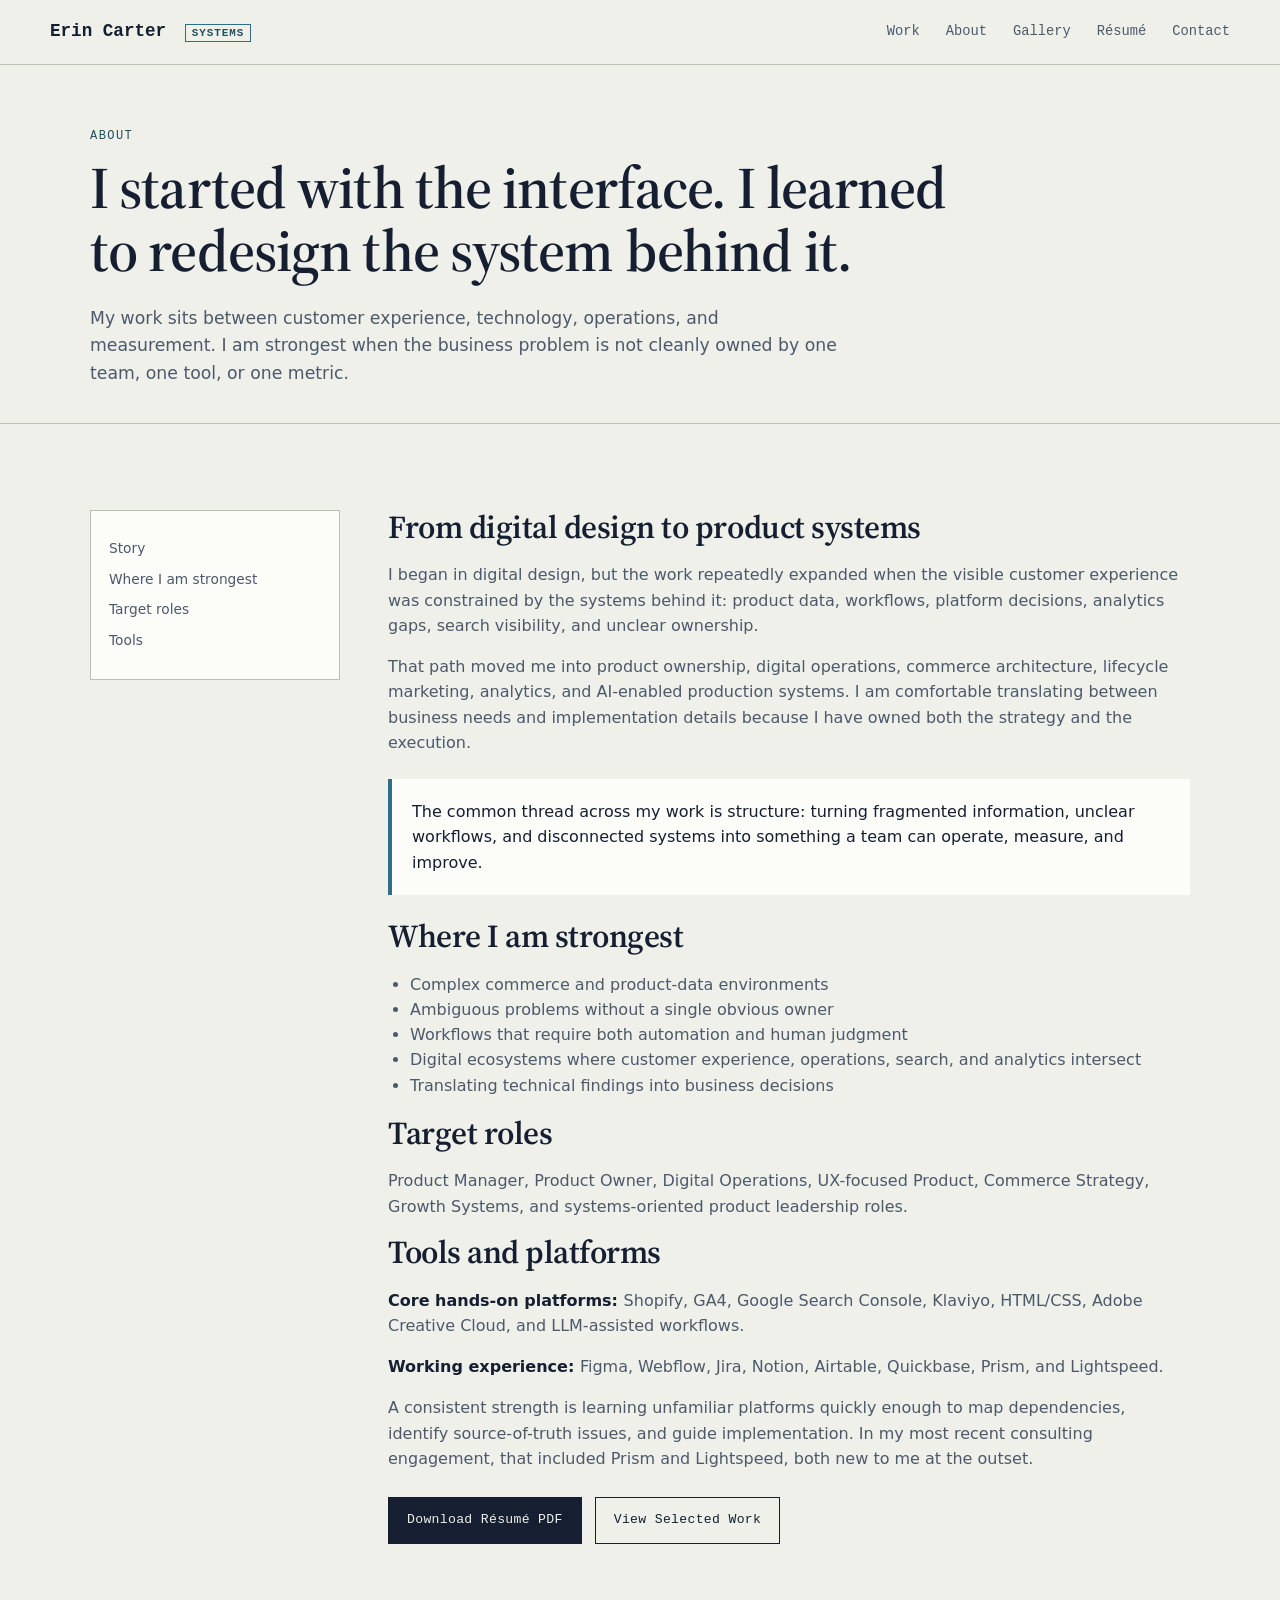
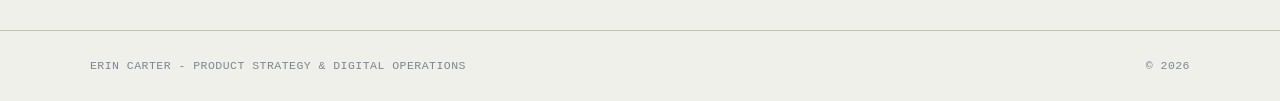
==== about.html @ d2ce1229 "Publish portfolio site" ====
<!DOCTYPE html>

<html lang="en">
<head>
<meta charset="utf-8"/>
<meta content="width=device-width, initial-scale=1.0" name="viewport"/>
<title>About - Erin Carter</title>
<meta content="About Erin Carter and her approach to product strategy, digital operations, and systems design." name="description"/>
<meta content="About - Erin Carter" property="og:title"/>
<meta content="About Erin Carter and her approach to product strategy, digital operations, and systems design." property="og:description"/>
<link href="https://fonts.googleapis.com" rel="preconnect"/>
<link crossorigin="" href="https://fonts.gstatic.com" rel="preconnect"/>
<link href="https://fonts.googleapis.com/css2?family=Source+Serif+4:opsz,wght@8..60,500;8..60,600;8..60,700&amp;display=swap" rel="stylesheet"/>
<link href="assets/css/styles.css" rel="stylesheet"/>
<link href="assets/img/favicon.svg" rel="icon" type="image/svg+xml"/><meta content="assets/img/og-image.png" property="og:image"/><meta content="website" property="og:type"/></head>
<body>
<a class="skip-link" href="#main">Skip to content</a>
<header>
<div aria-label="Primary navigation" class="wrap nav" role="navigation">
<a class="brand" href="index.html">Erin Carter <span>Systems</span></a>
<button aria-controls="nav-links" aria-expanded="false" class="mobile-toggle">Menu</button>
<nav class="nav-links" id="nav-links">
<a href="index.html#work">Work</a>
<a href="about.html">About</a>
<a href="gallery.html">Gallery</a>
<a href="resume.html">Résumé</a>
<a href="index.html#contact">Contact</a>
</nav>
</div>
</header>
<main id="main">
<section class="page-hero"><div class="wrap"><span class="section-label">About</span><h1>I started with the interface. I learned to redesign the system behind it.</h1><p>My work sits between customer experience, technology, operations, and measurement. I am strongest when the business problem is not cleanly owned by one team, one tool, or one metric.</p></div></section>
<section class="section"><div class="wrap content-grid"><aside class="toc"><a href="#story">Story</a><a href="#strengths">Where I am strongest</a><a href="#roles">Target roles</a><a href="#tools">Tools</a></aside><article class="article"><h2 id="story">From digital design to product systems</h2><p>I began in digital design, but the work repeatedly expanded when the visible customer experience was constrained by the systems behind it: product data, workflows, platform decisions, analytics gaps, search visibility, and unclear ownership.</p><p>That path moved me into product ownership, digital operations, commerce architecture, lifecycle marketing, analytics, and AI-enabled production systems. I am comfortable translating between business needs and implementation details because I have owned both the strategy and the execution.</p><div class="callout">The common thread across my work is structure: turning fragmented information, unclear workflows, and disconnected systems into something a team can operate, measure, and improve.</div><h2 id="strengths">Where I am strongest</h2><ul><li>Complex commerce and product-data environments</li><li>Ambiguous problems without a single obvious owner</li><li>Workflows that require both automation and human judgment</li><li>Digital ecosystems where customer experience, operations, search, and analytics intersect</li><li>Translating technical findings into business decisions</li></ul><h2 id="roles">Target roles</h2><p>Product Manager, Product Owner, Digital Operations, UX-focused Product, Commerce Strategy, Growth Systems, and systems-oriented product leadership roles.</p><h2 id="tools">Tools and platforms</h2><p><strong>Core hands-on platforms: </strong>Shopify, GA4, Google Search Console, Klaviyo, HTML/CSS, Adobe Creative Cloud, and LLM-assisted workflows.</p><p><strong>Working experience: </strong>Figma, Webflow, Jira, Notion, Airtable, Quickbase, Prism, and Lightspeed.</p><p>A consistent strength is learning unfamiliar platforms quickly enough to map dependencies, identify source-of-truth issues, and guide implementation. In my most recent consulting engagement, that included Prism and Lightspeed, both new to me at the outset.</p><div class="btn-row"><a class="btn btn-primary" href="assets/docs/Erin_Carter_Resume_2026.pdf">Download Résumé PDF</a><a class="btn btn-secondary" href="index.html#work">View Selected Work</a></div></article></div></section>
</main>
<footer class="footer">
<div class="wrap footer-row">
<p>ERIN CARTER - PRODUCT STRATEGY &amp; DIGITAL OPERATIONS</p>
<p>© 2026</p>
</div>
</footer>
<script src="assets/js/main.js"></script>
</body>
</html>
---- assets/css/styles.css ----
:root{
  --paper:#EEF0E9;
  --paper-alt:#E3E7DD;
  --ink:#151F31;
  --ink-soft:#4D596B;
  --ink-faint:#7D8794;
  --line:#B9C2AF;
  --line-soft:#CED6C9;
  --blue:#2E6E86;
  --blue-deep:#204F60;
  --gold:#A67C2D;
  --fault:#AF3B2E;
  --card:#FCFCF8;
  --teal-soft:#DDEDEA;
  --gold-soft:#F4EAD2;
  --blush-soft:#F2DFE4;
  --max:1180px;
}
*{box-sizing:border-box} html{scroll-behavior:smooth} body{margin:0;background:var(--paper);color:var(--ink);font-family:Inter, ui-sans-serif, system-ui, -apple-system, BlinkMacSystemFont,"Segoe UI",sans-serif;font-size:16px;line-height:1.58;-webkit-font-smoothing:antialiased} h1,h2,h3,h4{margin:0;line-height:1.08;letter-spacing:-.015em} h1,h2,h3{font-family:"Source Serif 4",Georgia,"Times New Roman",serif;font-weight:600} p{margin:0} a{color:inherit} img{display:block;max-width:100%;height:auto} .wrap{max-width:var(--max);margin:0 auto;padding:0 40px}.mono,.section-label,.btn,.tag,.metric-label,.eyebrow,.nav a,.footer p{font-family:"IBM Plex Mono",ui-monospace, SFMono-Regular, Menlo, Consolas, monospace}
.skip-link{position:absolute;left:-999px;top:12px;background:var(--ink);color:#fff;padding:10px 14px;z-index:1000}.skip-link:focus{left:12px}
header{position:sticky;top:0;z-index:60;background:rgba(238,240,233,.95);backdrop-filter:blur(8px);border-bottom:1px solid var(--line)}.nav{display:flex;align-items:center;justify-content:space-between;gap:22px;padding:18px 0}.brand{text-decoration:none;font-family:"Source Serif 4",Georgia,"Times New Roman",serif;font-weight:600;font-size:1.1rem}.brand span{font-family:"IBM Plex Mono",monospace;font-size:.68rem;letter-spacing:.09em;text-transform:uppercase;border:1px solid var(--blue);color:var(--blue-deep);padding:2px 6px;margin-left:8px}.nav-links{display:flex;gap:26px;align-items:center}.nav-links a{text-decoration:none;font-size:.86rem;color:var(--ink-soft)}.nav-links a:hover{color:var(--ink)}.mobile-toggle{display:none;background:transparent;border:1px solid var(--line);padding:9px 10px;color:var(--ink);font:inherit}
.btn{display:inline-flex;align-items:center;gap:9px;text-decoration:none;border:1px solid var(--ink);padding:12px 18px;font-size:.82rem;letter-spacing:.025em}.btn-primary{background:var(--ink);color:var(--paper)}.btn-primary:hover{background:var(--blue-deep);border-color:var(--blue-deep)}.btn-secondary:hover{background:var(--ink);color:var(--paper)}.btn-subtle{border-color:var(--line);background:var(--card)}.btn-row{display:flex;gap:13px;flex-wrap:wrap;margin-top:26px}.section{padding:86px 0}.section.alt{background:var(--paper-alt)}.section-head{display:flex;justify-content:space-between;align-items:flex-end;gap:24px;border-bottom:1px solid var(--line);padding-bottom:22px;margin-bottom:42px}.section-head h2{font-size:clamp(1.8rem,3.3vw,2.55rem);max-width:760px}.section-head p{color:var(--ink-soft);max-width:430px}.section-label{display:block;color:var(--blue-deep);font-size:.75rem;letter-spacing:.12em;text-transform:uppercase;margin-bottom:10px}.hero{position:relative;overflow:hidden;padding:86px 0 76px;background-image:linear-gradient(var(--line-soft) 1px, transparent 1px),linear-gradient(90deg,var(--line-soft) 1px,transparent 1px);background-size:34px 34px}.hero-grid{display:grid;grid-template-columns:1.03fr .97fr;gap:58px;align-items:center}.eyebrow{color:var(--blue-deep);font-size:.76rem;letter-spacing:.13em;text-transform:uppercase;margin-bottom:22px;display:flex;align-items:center;gap:10px}.eyebrow:before{content:"";width:24px;height:1px;background:var(--fault)}.hero h1{font-size:clamp(2.25rem,5vw,4.35rem);max-width:12ch}.hero .lede{color:var(--ink-soft);font-size:1.07rem;max-width:58ch;margin-top:26px}.schematic{background:var(--card);border:1px solid var(--line);padding:24px;min-height:420px}.schematic-title{display:flex;justify-content:space-between;border-bottom:1px solid var(--line);padding-bottom:10px;margin-bottom:20px;color:var(--ink-faint);font-size:.72rem}.schema-grid{display:grid;gap:12px}.schema-row{display:grid;grid-template-columns:1fr 1.1fr;gap:12px}.schema-box{border:1px solid var(--line);background:var(--paper);padding:14px}.schema-box strong{display:block;font-size:.8rem;color:var(--blue-deep);margin-bottom:6px}.schema-box span{color:var(--ink-soft);font-size:.88rem}.schema-center{background:var(--ink);color:var(--paper);padding:18px;text-align:center;margin:15px 0;font-weight:650}.metrics{display:grid;grid-template-columns:repeat(4,1fr);gap:1px;background:var(--line);border:1px solid var(--line)}.metric{background:var(--card);padding:26px 22px}.metric strong{display:block;font-size:clamp(1.65rem,3.2vw,2.45rem);font-family:"Source Serif 4",Georgia,"Times New Roman",serif;color:var(--ink);line-height:1}.metric-label{font-size:.72rem;letter-spacing:.08em;text-transform:uppercase;color:var(--blue-deep);margin:14px 0 8px}.metric p{font-size:.9rem;color:var(--ink-soft)}.case-grid{display:grid;grid-template-columns:1fr;gap:24px}.case-card{display:grid;grid-template-columns:1fr 330px;gap:32px;background:var(--card);border:1px solid var(--line);padding:34px;position:relative}.case-card h3{font-size:1.55rem;margin:9px 0 10px}.case-card .summary{color:var(--ink-soft);margin-bottom:20px}.tag-row{display:flex;gap:8px;flex-wrap:wrap;margin:14px 0}.tag{display:inline-block;border:1px solid var(--line);background:var(--paper);font-size:.68rem;letter-spacing:.055em;text-transform:uppercase;color:var(--blue-deep);padding:4px 8px}.card-link{display:inline-flex;margin-top:8px;font-family:"IBM Plex Mono",monospace;font-size:.82rem;border-bottom:1px solid var(--fault);text-decoration:none}.case-media{align-self:stretch;min-height:220px;background:var(--paper);border:1px dashed var(--line);display:flex;align-items:center;justify-content:center;padding:18px;overflow:hidden}.case-media img{max-height:280px;box-shadow:0 6px 14px rgba(0,0,0,.08)}.mini-diagram{width:100%;display:grid;gap:9px}.mini-diagram div{border:1px solid var(--line);background:var(--card);padding:10px;font-size:.8rem;color:var(--ink-soft)}.mini-diagram .dark{background:var(--ink);color:var(--paper);text-align:center}.cap-grid{display:grid;grid-template-columns:repeat(3,1fr);gap:1px;background:var(--line);border:1px solid var(--line)}.cap{background:var(--card);padding:27px 25px}.cap .num{color:var(--fault);font-family:"IBM Plex Mono",monospace;font-size:.72rem;margin-bottom:8px}.cap h3{font-size:1.05rem;margin-bottom:10px}.cap p{color:var(--ink-soft);font-size:.9rem}.process-strip{display:grid;grid-template-columns:repeat(4,1fr);border:1px solid var(--line);background:var(--line);gap:1px}.step{background:var(--card);padding:24px}.step .num{font-family:"IBM Plex Mono",monospace;color:var(--blue-deep);font-size:.72rem;margin-bottom:8px}.step h3{font-size:1.05rem;margin-bottom:8px}.step p{color:var(--ink-soft);font-size:.9rem}.about-preview{display:grid;grid-template-columns:.85fr 1.15fr;gap:40px;align-items:start}.portrait-placeholder{background:var(--card);border:1px solid var(--line);padding:28px;min-height:270px}.portrait-placeholder .line{height:1px;background:var(--line);margin:16px 0}.about-preview p{color:var(--ink-soft);margin-bottom:16px}.quote{font-family:"Source Serif 4",Georgia,"Times New Roman",serif;font-size:1.55rem;line-height:1.18;color:var(--ink)}.gallery-grid{display:grid;grid-template-columns:repeat(3,1fr);gap:20px}.gallery-card{background:var(--card);border:1px solid var(--line);padding:24px}.gallery-card h3{font-size:1.15rem;margin:8px 0 10px}.gallery-card p{color:var(--ink-soft);font-size:.92rem}.gallery-visual{height:120px;background:var(--paper);border:1px dashed var(--line);padding:15px;display:grid;gap:7px}.bar{height:8px;background:var(--line)}.bar.teal{background:var(--blue)}.bar.gold{background:var(--gold)}.bar.red{background:var(--fault)}.page-hero{padding:62px 0 36px;border-bottom:1px solid var(--line)}.page-hero h1{font-size:clamp(2rem,4.6vw,3.7rem);max-width:900px}.page-hero p{color:var(--ink-soft);font-size:1.08rem;max-width:760px;margin-top:22px}.content-grid{display:grid;grid-template-columns:250px 1fr;gap:48px}.toc{position:sticky;top:94px;align-self:start;border:1px solid var(--line);background:var(--card);padding:18px}.toc a{display:block;text-decoration:none;color:var(--ink-soft);font-size:.86rem;margin:9px 0}.article h2{font-size:2rem;margin:0 0 18px}.article h3{font-size:1.25rem;margin:28px 0 8px}.article p,.article li{color:var(--ink-soft)}.article p{margin-bottom:16px}.article ul{margin:0 0 18px 22px;padding:0}.callout{border-left:4px solid var(--blue);background:var(--card);padding:20px;margin:24px 0}.two-col{display:grid;grid-template-columns:1fr 1fr;gap:18px}.evidence{background:var(--card);border:1px solid var(--line);padding:20px;margin:20px 0}.evidence h3{margin-top:0}.download-box{display:flex;justify-content:space-between;gap:16px;align-items:center;border:1px solid var(--line);background:var(--card);padding:20px;margin:30px 0}.contact-panel{display:grid;grid-template-columns:1fr 1fr;gap:44px;align-items:center}.contact-links a{display:flex;justify-content:space-between;gap:20px;text-decoration:none;padding:16px 18px;border:1px solid var(--line);background:var(--card);margin-bottom:12px}.contact-links span:last-child{color:var(--ink-faint);font-family:"IBM Plex Mono",monospace;font-size:.76rem}.footer{border-top:1px solid var(--line);padding:26px 0}.footer-row{display:flex;justify-content:space-between;gap:16px;flex-wrap:wrap}.footer p{font-size:.72rem;color:var(--ink-faint);letter-spacing:.04em}.reveal{opacity:0;transform:translateY(14px);transition:opacity .55s ease,transform .55s ease}.reveal.in{opacity:1;transform:none}:focus-visible{outline:2px solid var(--fault);outline-offset:3px}
@media (max-width:900px){.wrap{padding:0 24px}.hero-grid,.about-preview,.contact-panel,.content-grid{grid-template-columns:1fr}.case-card{grid-template-columns:1fr}.metrics{grid-template-columns:repeat(2,1fr)}.cap-grid,.gallery-grid{grid-template-columns:repeat(2,1fr)}.process-strip{grid-template-columns:1fr 1fr}.toc{position:static}.nav-links{display:none;position:absolute;left:0;right:0;top:64px;background:var(--paper);border-bottom:1px solid var(--line);padding:12px 24px;flex-direction:column;align-items:flex-start}.nav-links.open{display:flex}.mobile-toggle{display:block}}
@media (max-width:560px){.section{padding:62px 0}.hero{padding:58px 0}.metrics,.cap-grid,.gallery-grid,.process-strip,.two-col{grid-template-columns:1fr}.download-box{display:block}.download-box .btn{margin-top:14px}.hero h1{max-width:100%}.schema-row{grid-template-columns:1fr}.case-card{padding:24px}.nav{padding:14px 0}.brand span{display:none}}
@media (prefers-reduced-motion:reduce){html{scroll-behavior:auto}.reveal{opacity:1;transform:none;transition:none}}
.gallery-visual{height:auto;aspect-ratio:12/7;padding:0;background:var(--paper);overflow:hidden}.gallery-visual img{width:100%;height:100%;object-fit:cover}.mini-tags{font-family:"IBM Plex Mono",ui-monospace,monospace;font-size:.72rem!important;letter-spacing:.05em;text-transform:uppercase;color:var(--blue-deep)!important;border-top:1px solid var(--line);padding-top:12px;margin-top:18px}.article .metrics{margin:22px 0 34px}
.confidentiality{font-size:.82rem!important;color:var(--ink-faint)!important;border-top:1px solid var(--line);padding-top:16px;margin-top:28px}.article strong{color:var(--ink)}
@media print{.reveal{opacity:1!important;transform:none!important}.mobile-toggle{display:none!important}.nav-links{display:flex!important;position:static!important}.hero,.section,.page-hero{break-inside:avoid}.case-card,.gallery-card,.evidence,.metric,.cap,.step{break-inside:avoid}}
.gallery-visual{height:150px;aspect-ratio:auto}.gallery-visual img{width:100%;height:100%;object-fit:cover}
.reveal{opacity:1;transform:none}.js .reveal{opacity:0;transform:translateY(14px);transition:opacity .55s ease,transform .55s ease}.js .reveal.in{opacity:1;transform:none}@media (prefers-reduced-motion:reduce){.js .reveal{opacity:1;transform:none;transition:none}}
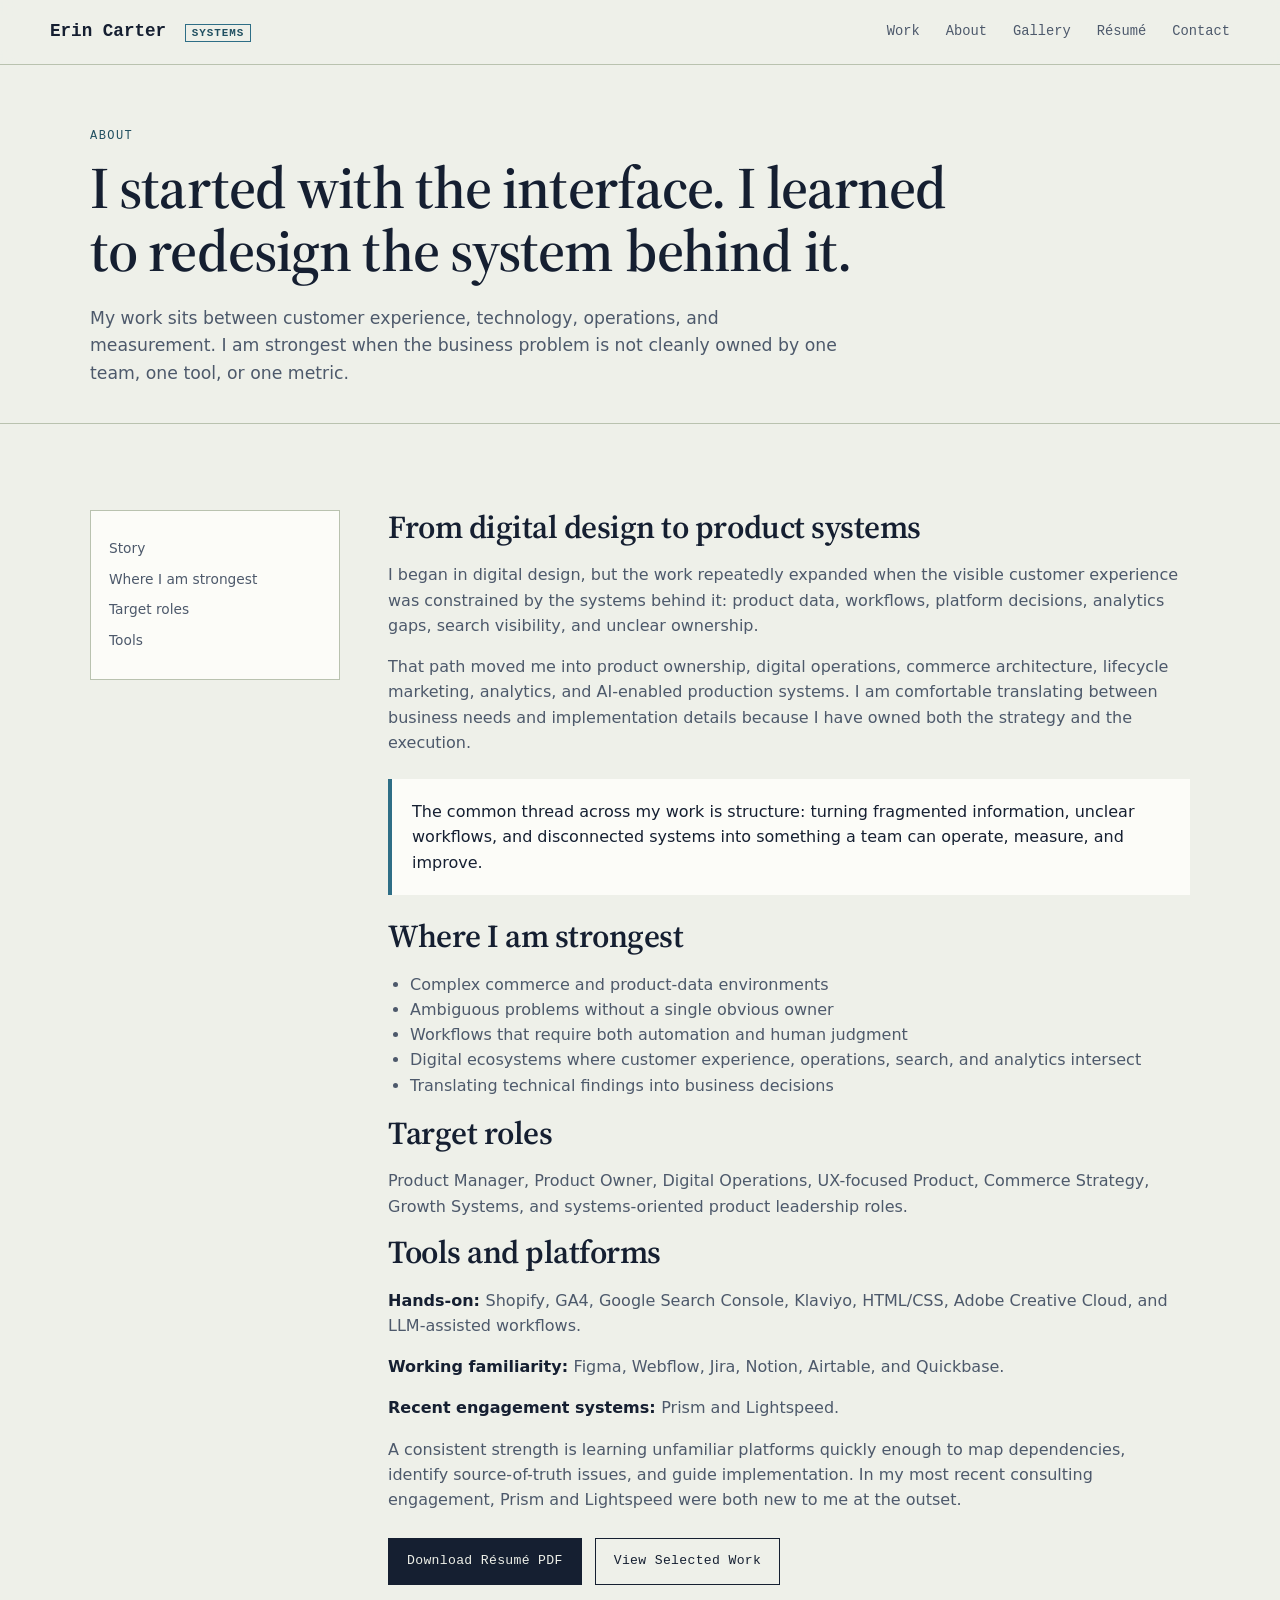
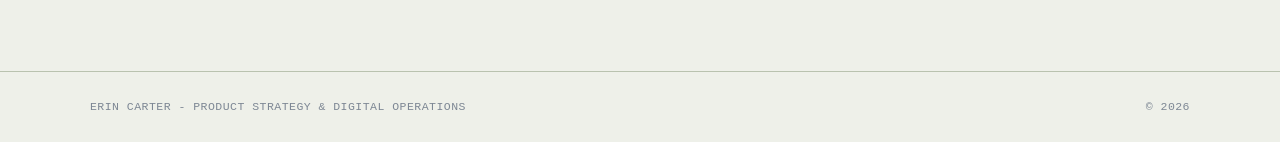
==== commit ae0a7723: "Add files via upload" ====
--- a/about.html
+++ b/about.html
@@ -30,7 +30,7 @@
 </header>
 <main id="main">
 <section class="page-hero"><div class="wrap"><span class="section-label">About</span><h1>I started with the interface. I learned to redesign the system behind it.</h1><p>My work sits between customer experience, technology, operations, and measurement. I am strongest when the business problem is not cleanly owned by one team, one tool, or one metric.</p></div></section>
-<section class="section"><div class="wrap content-grid"><aside class="toc"><a href="#story">Story</a><a href="#strengths">Where I am strongest</a><a href="#roles">Target roles</a><a href="#tools">Tools</a></aside><article class="article"><h2 id="story">From digital design to product systems</h2><p>I began in digital design, but the work repeatedly expanded when the visible customer experience was constrained by the systems behind it: product data, workflows, platform decisions, analytics gaps, search visibility, and unclear ownership.</p><p>That path moved me into product ownership, digital operations, commerce architecture, lifecycle marketing, analytics, and AI-enabled production systems. I am comfortable translating between business needs and implementation details because I have owned both the strategy and the execution.</p><div class="callout">The common thread across my work is structure: turning fragmented information, unclear workflows, and disconnected systems into something a team can operate, measure, and improve.</div><h2 id="strengths">Where I am strongest</h2><ul><li>Complex commerce and product-data environments</li><li>Ambiguous problems without a single obvious owner</li><li>Workflows that require both automation and human judgment</li><li>Digital ecosystems where customer experience, operations, search, and analytics intersect</li><li>Translating technical findings into business decisions</li></ul><h2 id="roles">Target roles</h2><p>Product Manager, Product Owner, Digital Operations, UX-focused Product, Commerce Strategy, Growth Systems, and systems-oriented product leadership roles.</p><h2 id="tools">Tools and platforms</h2><p><strong>Core hands-on platforms: </strong>Shopify, GA4, Google Search Console, Klaviyo, HTML/CSS, Adobe Creative Cloud, and LLM-assisted workflows.</p><p><strong>Working experience: </strong>Figma, Webflow, Jira, Notion, Airtable, Quickbase, Prism, and Lightspeed.</p><p>A consistent strength is learning unfamiliar platforms quickly enough to map dependencies, identify source-of-truth issues, and guide implementation. In my most recent consulting engagement, that included Prism and Lightspeed, both new to me at the outset.</p><div class="btn-row"><a class="btn btn-primary" href="assets/docs/Erin_Carter_Resume_2026.pdf">Download Résumé PDF</a><a class="btn btn-secondary" href="index.html#work">View Selected Work</a></div></article></div></section>
+<section class="section"><div class="wrap content-grid"><aside class="toc"><a href="#story">Story</a><a href="#strengths">Where I am strongest</a><a href="#roles">Target roles</a><a href="#tools">Tools</a></aside><article class="article"><h2 id="story">From digital design to product systems</h2><p>I began in digital design, but the work repeatedly expanded when the visible customer experience was constrained by the systems behind it: product data, workflows, platform decisions, analytics gaps, search visibility, and unclear ownership.</p><p>That path moved me into product ownership, digital operations, commerce architecture, lifecycle marketing, analytics, and AI-enabled production systems. I am comfortable translating between business needs and implementation details because I have owned both the strategy and the execution.</p><div class="callout">The common thread across my work is structure: turning fragmented information, unclear workflows, and disconnected systems into something a team can operate, measure, and improve.</div><h2 id="strengths">Where I am strongest</h2><ul><li>Complex commerce and product-data environments</li><li>Ambiguous problems without a single obvious owner</li><li>Workflows that require both automation and human judgment</li><li>Digital ecosystems where customer experience, operations, search, and analytics intersect</li><li>Translating technical findings into business decisions</li></ul><h2 id="roles">Target roles</h2><p>Product Manager, Product Owner, Digital Operations, UX-focused Product, Commerce Strategy, Growth Systems, and systems-oriented product leadership roles.</p><h2 id="tools">Tools and platforms</h2><p><strong>Hands-on: </strong>Shopify, GA4, Google Search Console, Klaviyo, HTML/CSS, Adobe Creative Cloud, and LLM-assisted workflows.</p><p><strong>Working familiarity: </strong>Figma, Webflow, Jira, Notion, Airtable, and Quickbase.</p><p><strong>Recent engagement systems: </strong>Prism and Lightspeed.</p><p>A consistent strength is learning unfamiliar platforms quickly enough to map dependencies, identify source-of-truth issues, and guide implementation. In my most recent consulting engagement, Prism and Lightspeed were both new to me at the outset.</p><div class="btn-row"><a class="btn btn-primary" href="assets/docs/Erin_Carter_Resume_2026.pdf">Download Résumé PDF</a><a class="btn btn-secondary" href="index.html#work">View Selected Work</a></div></article></div></section>
 </main>
 <footer class="footer">
 <div class="wrap footer-row">
